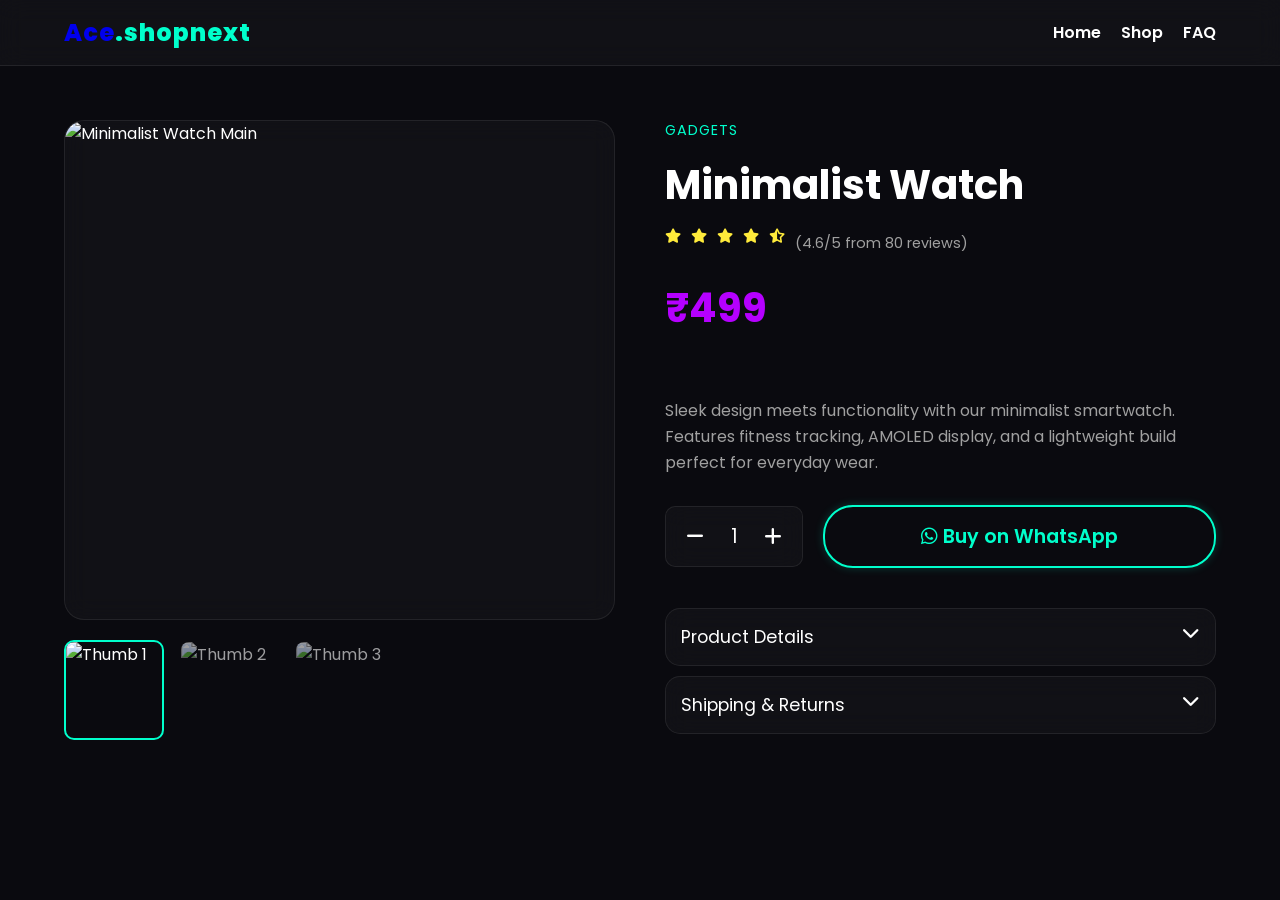
==== watch.html @ deabe40f "Add files via upload" ====
<!DOCTYPE html>
<html lang="en">
<head>
    <meta charset="UTF-8">
    <meta name="viewport" content="width=device-width, initial-scale=1.0">
    <title>Minimalist Watch | Ace.shopnext</title>
    <link rel="stylesheet" href="style.css">
    <link rel="stylesheet" href="https://cdnjs.cloudflare.com/ajax/libs/font-awesome/6.4.0/css/all.min.css">
    <link href="https://fonts.googleapis.com/css2?family=Poppins:wght@300;400;600;800&display=swap" rel="stylesheet">
</head>
<body>

    <!-- Navigation (Same as index.html) -->
    <nav class="navbar glass sticky">
        <a href="index.html" style="text-decoration: none;"><div class="logo">Ace<span>.shopnext</span></div></a>
        <ul class="nav-links">
            <li><a href="index.html#home">Home</a></li>
            <li><a href="index.html#shop">Shop</a></li>
            <li><a href="index.html#faq">FAQ</a></li>
        </ul>
    </nav>

    <!-- Product Details Section -->
    <section class="product-details-container">
        
        <!-- Left: Image Gallery -->
        <div class="product-gallery">
            <div class="main-image-container glass">
                <img id="mainImage" src="image/watch.jpg" alt="Minimalist Watch Main">
            </div>
            <div class="thumbnail-row">
                <img src="image/watch.jpg" class="thumb active-thumb" onclick="changeImage(this)" alt="Thumb 1">
                <img src="image/watchback.jpg" class="thumb" onclick="changeImage(this)" alt="Thumb 2">
                <img src="image/watch.jpg" class="thumb" onclick="changeImage(this)" alt="Thumb 3">
            </div>
        </div>

        <!-- Right: Product Info -->
        <div class="product-info">
            <span class="category-tag-static">Gadgets</span>
            <h1 class="product-title-large">Minimalist Watch</h1>
            
            <div class="product-rating">
                <i class="fas fa-star neon-text"></i>
                <i class="fas fa-star neon-text"></i>
                <i class="fas fa-star neon-text"></i>
                <i class="fas fa-star neon-text"></i>
                <i class="fas fa-star-half-alt neon-text"></i>
                <span>(4.6/5 from 80 reviews)</span>
            </div>

            <h2 class="product-price-large">₹499</h2>
            
            <p class="product-description-long">
                Sleek design meets functionality with our minimalist smartwatch. Features fitness tracking, AMOLED display, and a lightweight build perfect for everyday wear.
            </p>

            <!-- Quantity & Actions -->
            <div class="action-container">
                <div class="quantity-selector glass">
                    <button onclick="changeQuantity(-1)"><i class="fas fa-minus"></i></button>
                    <input type="text" id="qty" value="1" readonly>
                    <button onclick="changeQuantity(1)"><i class="fas fa-plus"></i></button>
                </div>
                
                <a href="#" id="buyNowBtn" class="btn btn-glow btn-large">
                    <i class="fab fa-whatsapp"></i> Buy on WhatsApp
                </a>
            </div>

            <!-- Accordion Details -->
            <div class="product-accordion">
                <div class="accordion-item glass">
                    <button class="accordion-header">Product Details <i class="fas fa-chevron-down"></i></button>
                    <div class="accordion-content">
                        <ul>
                            <li>Matt finish</li>
                            <li>Minimal design</li>
                            <li>Water-resistant</li>
                            <li>Classy fit</li>
                        </ul>
                    </div>
                </div>
                <div class="accordion-item glass">
                    <button class="accordion-header">Shipping & Returns <i class="fas fa-chevron-down"></i></button>
                    <div class="accordion-content">
                        <p>Free standard shipping across India (3-5 business days). 7-day hassle-free return policy if tags are attached.</p>
                    </div>
                </div>
            </div>

        </div>
    </section>

    <script src="watch.js"></script>
</body>
</html>
---- style.css ----
:root {
    --bg-color: #0a0a0f;
    --primary-neon: #00ffcc;
    --secondary-neon: #b500ff;
    --text-main: #ffffff;
    --text-muted: #a0a0a0;
    --glass-bg: rgba(255, 255, 255, 0.03);
    --glass-border: rgba(255, 255, 255, 0.08);
}

* {
    margin: 0;
    padding: 0;
    box-sizing: border-box;
    font-family: 'Poppins', sans-serif;
    scroll-behavior: smooth;
}

body {
    background-color: var(--bg-color);
    color: var(--text-main);
    overflow-x: hidden;
}

/* Glassmorphism Utility */
.glass {
    background: var(--glass-bg);
    backdrop-filter: blur(12px);
    -webkit-backdrop-filter: blur(12px);
    border: 1px solid var(--glass-border);
    border-radius: 15px;
}

/* Loader */
#loader {
    position: fixed;
    top: 0; left: 0; width: 100%; height: 100%;
    background: var(--bg-color);
    z-index: 9999;
    display: flex;
    justify-content: center;
    align-items: center;
    transition: opacity 0.5s ease;
}
.spinner {
    width: 50px; height: 50px;
    border: 5px solid var(--glass-border);
    border-top-color: var(--primary-neon);
    border-radius: 50%;
    animation: spin 1s linear infinite;
}
@keyframes spin { 100% { transform: rotate(360deg); } }

/* Navbar */
.navbar {
    position: fixed;
    top: 0; width: 100%;
    display: flex;
    justify-content: space-between;
    align-items: center;
    padding: 15px 5%;
    z-index: 1000;
    border-radius: 0;
    border-top: none; border-left: none; border-right: none;
}
.logo { font-size: 1.5rem; font-weight: 800; letter-spacing: 1px; }
.logo span { color: var(--primary-neon); }
.nav-links { display: flex; list-style: none; gap: 20px; }
.nav-links a { color: var(--text-main); text-decoration: none; font-weight: 600; transition: color 0.3s; }
.nav-links a:hover { color: var(--primary-neon); }

.search-container {
    display: flex;
    align-items: center;
    background: rgba(0,0,0,0.5);
    border: 1px solid var(--glass-border);
    border-radius: 20px;
    padding: 5px 15px;
}
.search-container input {
    background: transparent; border: none; outline: none;
    color: white; padding: 5px; width: 200px;
}
.search-container i { color: var(--text-muted); }

.hamburger { display: none; font-size: 1.5rem; cursor: pointer; }

/* Hero Section */
.hero {
    height: 100vh;
    display: flex;
    justify-content: center;
    align-items: center;
    text-align: center;
    background: radial-gradient(circle at center, rgba(181, 0, 255, 0.15) 0%, rgba(10, 10, 15, 1) 70%);
    padding: 0 5%;
}
.hero-content {
    padding: 40px;
    max-width: 800px;
    animation: slideUp 1s ease-out forwards;
}
.hero h1 { font-size: 3.5rem; margin-bottom: 20px; background: -webkit-linear-gradient(45deg, var(--primary-neon), var(--secondary-neon)); -webkit-background-clip: text; -webkit-text-fill-color: transparent; }
.hero p { font-size: 1.2rem; color: var(--text-muted); margin-bottom: 30px; }

/* Buttons */
.btn {
    display: inline-block; padding: 12px 25px;
    border-radius: 30px; text-decoration: none; font-weight: 600;
    transition: all 0.3s ease; border: none; cursor: pointer;
}
.btn-glow {
    background: transparent;
    color: var(--primary-neon);
    border: 2px solid var(--primary-neon);
    box-shadow: 0 0 10px rgba(0, 255, 204, 0.2);
}
.btn-glow:hover {
    background: var(--primary-neon);
    color: #000;
    box-shadow: 0 0 20px rgba(0, 255, 204, 0.6);
}

/* Categories */
section { padding: 80px 5%; }
h2 { text-align: center; font-size: 2.5rem; margin-bottom: 40px; }
.category-grid { display: flex; justify-content: center; gap: 20px; flex-wrap: wrap; }
.cat-card { width: 150px; padding: 20px; text-align: center; cursor: pointer; transition: transform 0.3s; }
.cat-card i { font-size: 2rem; color: var(--secondary-neon); margin-bottom: 10px; }
.cat-card:hover { transform: translateY(-10px); border-color: var(--secondary-neon); }

/* Trending Slider */
.slider-container { display: flex; overflow-x: auto; gap: 20px; padding-bottom: 20px; scroll-snap-type: x mandatory; }
.slider-container::-webkit-scrollbar { height: 8px; }
.slider-container::-webkit-scrollbar-thumb { background: var(--glass-border); border-radius: 10px; }

/* Product Grid */
.filter-container { display: flex; justify-content: center; flex-wrap: wrap; gap: 15px; margin-bottom: 40px; }
.filter-btn { background: var(--glass-bg); color: white; border: 1px solid var(--glass-border); padding: 8px 20px; border-radius: 20px; cursor: pointer; transition: 0.3s; }
.filter-btn.active, .filter-btn:hover { background: var(--primary-neon); color: black; border-color: var(--primary-neon); }

.product-grid { display: grid; grid-template-columns: repeat(auto-fill, minmax(280px, 1fr)); gap: 30px; }
.product-card { padding: 15px; transition: transform 0.3s, box-shadow 0.3s; position: relative; overflow: hidden; }
.product-card:hover { transform: translateY(-10px); box-shadow: 0 10px 30px rgba(0, 255, 204, 0.1); border-color: var(--primary-neon); }
.product-img { width: 100%; height: 250px; object-fit: cover; border-radius: 10px; margin-bottom: 15px; }
.category-tag { position: absolute; top: 25px; right: 25px; background: rgba(0,0,0,0.7); font-size: 0.8rem; padding: 3px 10px; border-radius: 10px; border: 1px solid var(--primary-neon); color: var(--primary-neon); }
.product-title { font-size: 1.2rem; font-weight: 600; margin-bottom: 5px; }
.product-price { font-size: 1.4rem; color: var(--secondary-neon); font-weight: 800; margin-bottom: 10px; }
.product-desc { font-size: 0.9rem; color: var(--text-muted); margin-bottom: 20px; }
.product-actions { display: flex; gap: 10px; }
.btn-wa { background: #25D366; color: white; flex: 1; text-align: center; border-radius: 10px; padding: 10px; text-decoration: none; font-weight: 600; }
.btn-ig { background: #E1306C; color: white; padding: 10px 15px; border-radius: 10px; text-decoration: none; }

/* Review & FAQ */
.review-grid { display: grid; grid-template-columns: repeat(auto-fit, minmax(300px, 1fr)); gap: 20px; }
.review-card { padding: 30px; text-align: center; }
.neon-text { color: #ffeb3b; margin-bottom: 15px; }
.faq-container { max-width: 800px; margin: 0 auto; }
.faq-item { margin-bottom: 15px; cursor: pointer; overflow: hidden; }
.faq-question { padding: 20px; font-weight: 600; display: flex; justify-content: space-between; }
.faq-answer { padding: 0 20px; max-height: 0; opacity: 0; transition: all 0.3s ease; color: var(--text-muted); }
.faq-item.active .faq-answer { padding: 0 20px 20px; max-height: 200px; opacity: 1; }

/* Footer */
footer { padding: 50px 5% 20px; border-radius: 30px 30px 0 0; border-bottom: none; }
.footer-content { display: flex; justify-content: space-between; flex-wrap: wrap; gap: 30px; margin-bottom: 40px; }
.footer-links a, .footer-social a { display: block; color: var(--text-muted); text-decoration: none; margin-bottom: 10px; transition: color 0.3s; }
.footer-links a:hover, .footer-social a:hover { color: var(--primary-neon); }
.footer-bottom { text-align: center; color: var(--text-muted); border-top: 1px solid var(--glass-border); padding-top: 20px; }

/* Floating Buttons */
.floating-btn { position: fixed; bottom: 30px; width: 50px; height: 50px; border-radius: 50%; display: flex; justify-content: center; align-items: center; font-size: 1.5rem; color: white; z-index: 100; cursor: pointer; text-decoration: none; border: none; box-shadow: 0 4px 15px rgba(0,0,0,0.5); }
.whatsapp-float { right: 30px; background: #25D366; }
.top-float { right: 90px; background: var(--secondary-neon); display: none; }

/* Animations */
.section-reveal { opacity: 0; transform: translateY(50px); transition: all 0.8s ease-out; }
.section-reveal.visible { opacity: 1; transform: translateY(0); }

@keyframes slideUp { from { opacity: 0; transform: translateY(30px); } to { opacity: 1; transform: translateY(0); } }

/* Mobile Responsive */
@media (max-width: 768px) {
    .nav-links { display: none; position: absolute; top: 100%; left: 0; width: 100%; background: var(--bg-color); flex-direction: column; text-align: center; padding: 20px 0; border-bottom: 1px solid var(--glass-border); }
    .nav-links.active { display: flex; }
    .hamburger { display: block; }
    .search-container { display: none; } /* Hide search on mobile header to save space, or style differently */
    .hero h1 { font-size: 2.5rem; }
    .product-grid { grid-template-columns: 1fr; }
    .top-float { right: 30px; bottom: 90px; }
}

/* =========================================
   PRODUCT PAGE SPECIFIC STYLES
========================================= */

.product-details-container {
    display: grid;
    grid-template-columns: 1fr 1fr;
    gap: 50px;
    padding: 120px 5% 80px; /* Extra top padding for navbar */
    max-width: 1400px;
    margin: 0 auto;
}

/* Gallery Styles */
.product-gallery {
    display: flex;
    flex-direction: column;
    gap: 20px;
}
.main-image-container {
    width: 100%;
    height: 500px;
    border-radius: 20px;
    overflow: hidden;
    display: flex;
    justify-content: center;
    align-items: center;
}
.main-image-container img {
    width: 100%;
    height: 100%;
    object-fit: cover;
    transition: transform 0.3s ease;
}
.main-image-container:hover img {
    transform: scale(1.05);
}
.thumbnail-row {
    display: flex;
    gap: 15px;
}
.thumb {
    width: 100px;
    height: 100px;
    object-fit: cover;
    border-radius: 10px;
    cursor: pointer;
    border: 2px solid transparent;
    opacity: 0.6;
    transition: all 0.3s ease;
}
.thumb:hover, .thumb.active-thumb {
    opacity: 1;
    border-color: var(--primary-neon);
}

/* Product Info Styles */
.product-info {
    display: flex;
    flex-direction: column;
    gap: 20px;
}
.category-tag-static {
    display: inline-block;
    color: var(--primary-neon);
    font-size: 0.9rem;
    letter-spacing: 1px;
    text-transform: uppercase;
}
.product-title-large {
    font-size: 2.5rem;
    line-height: 1.2;
}
.product-rating {
    display: flex;
    align-items: center;
    gap: 10px;
    font-size: 0.9rem;
    color: var(--text-muted);
}
.product-price-large {
    font-size: 2.5rem;
    color: var(--secondary-neon);
    display: flex;
    align-items: center;
    gap: 15px;
}
.original-price {
    font-size: 1.2rem;
    color: var(--text-muted);
    text-decoration: line-through;
}
.product-description-long {
    color: var(--text-muted);
    line-height: 1.6;
}

/* Options & Actions */
.size-options {
    display: flex;
    gap: 15px;
    margin-top: 10px;
}
.size-btn {
    background: transparent;
    border: 1px solid var(--glass-border);
    color: var(--text-main);
    width: 50px;
    height: 50px;
    border-radius: 10px;
    cursor: pointer;
    font-size: 1.1rem;
    transition: all 0.3s ease;
}
.size-btn:hover, .size-btn.active {
    background: var(--primary-neon);
    color: #000;
    border-color: var(--primary-neon);
    box-shadow: 0 0 15px rgba(0, 255, 204, 0.4);
}

.action-container {
    display: flex;
    gap: 20px;
    margin-top: 10px;
    align-items: center;
}
.quantity-selector {
    display: flex;
    align-items: center;
    padding: 5px 10px;
    border-radius: 10px;
}
.quantity-selector button {
    background: transparent;
    border: none;
    color: var(--text-main);
    font-size: 1.2rem;
    cursor: pointer;
    padding: 10px;
}
.quantity-selector input {
    width: 40px;
    text-align: center;
    background: transparent;
    border: none;
    color: white;
    font-size: 1.2rem;
    outline: none;
}
.btn-large {
    flex: 1;
    text-align: center;
    padding: 15px;
    font-size: 1.2rem;
}

/* Product Accordion */
.product-accordion {
    margin-top: 20px;
    display: flex;
    flex-direction: column;
    gap: 10px;
}
.accordion-header {
    width: 100%;
    display: flex;
    justify-content: space-between;
    background: transparent;
    border: none;
    color: white;
    font-size: 1.1rem;
    padding: 15px;
    cursor: pointer;
}
.accordion-content {
    max-height: 0;
    overflow: hidden;
    transition: max-height 0.3s ease;
    padding: 0 15px;
    color: var(--text-muted);
}
.accordion-content ul {
    margin-left: 20px;
    margin-bottom: 15px;
}
.accordion-item.open .accordion-content {
    max-height: 200px;
    padding-bottom: 15px;
}

/* Responsive Product Page */
@media (max-width: 900px) {
    .product-details-container {
        grid-template-columns: 1fr;
    }
    .main-image-container {
        height: 350px;
    }
    .action-container {
        flex-direction: column;
        align-items: stretch;
    }
}
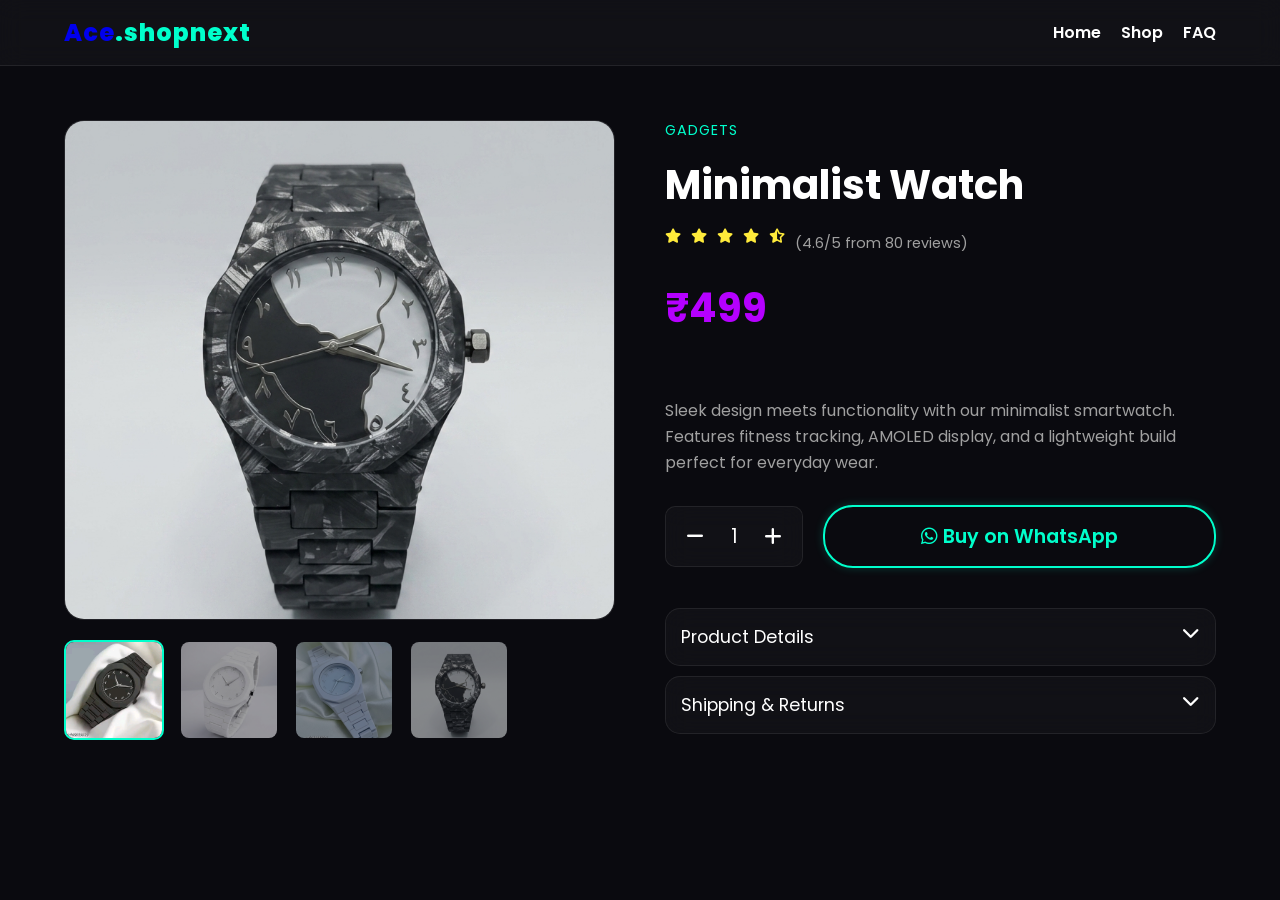
==== commit 9debfaf9: "Add files via upload" ====
--- a/watch.html
+++ b/watch.html
@@ -26,12 +26,13 @@
         <!-- Left: Image Gallery -->
         <div class="product-gallery">
             <div class="main-image-container glass">
-                <img id="mainImage" src="image/watch.jpg" alt="Minimalist Watch Main">
+                <img id="mainImage" src="image/watches/blackthunder.png" alt="Minimalist Watch Main">
             </div>
             <div class="thumbnail-row">
-                <img src="image/watch.jpg" class="thumb active-thumb" onclick="changeImage(this)" alt="Thumb 1">
-                <img src="image/watchback.jpg" class="thumb" onclick="changeImage(this)" alt="Thumb 2">
-                <img src="image/watch.jpg" class="thumb" onclick="changeImage(this)" alt="Thumb 3">
+                <img src="image/watches/black.jpg" class="thumb active-thumb" onclick="changeImage(this)" alt="Thumb 1">
+                <img src="image/watches/white.png" class="thumb" onclick="changeImage(this)" alt="Thumb 2">
+                <img src="image/watches/powderblue.png" class="thumb" onclick="changeImage(this)" alt="Thumb 3">
+                <img src="image/watches/blackthunder.png" class="thumb" onclick="changeImage(this)" alt="Thumb 3">
             </div>
         </div>
 
